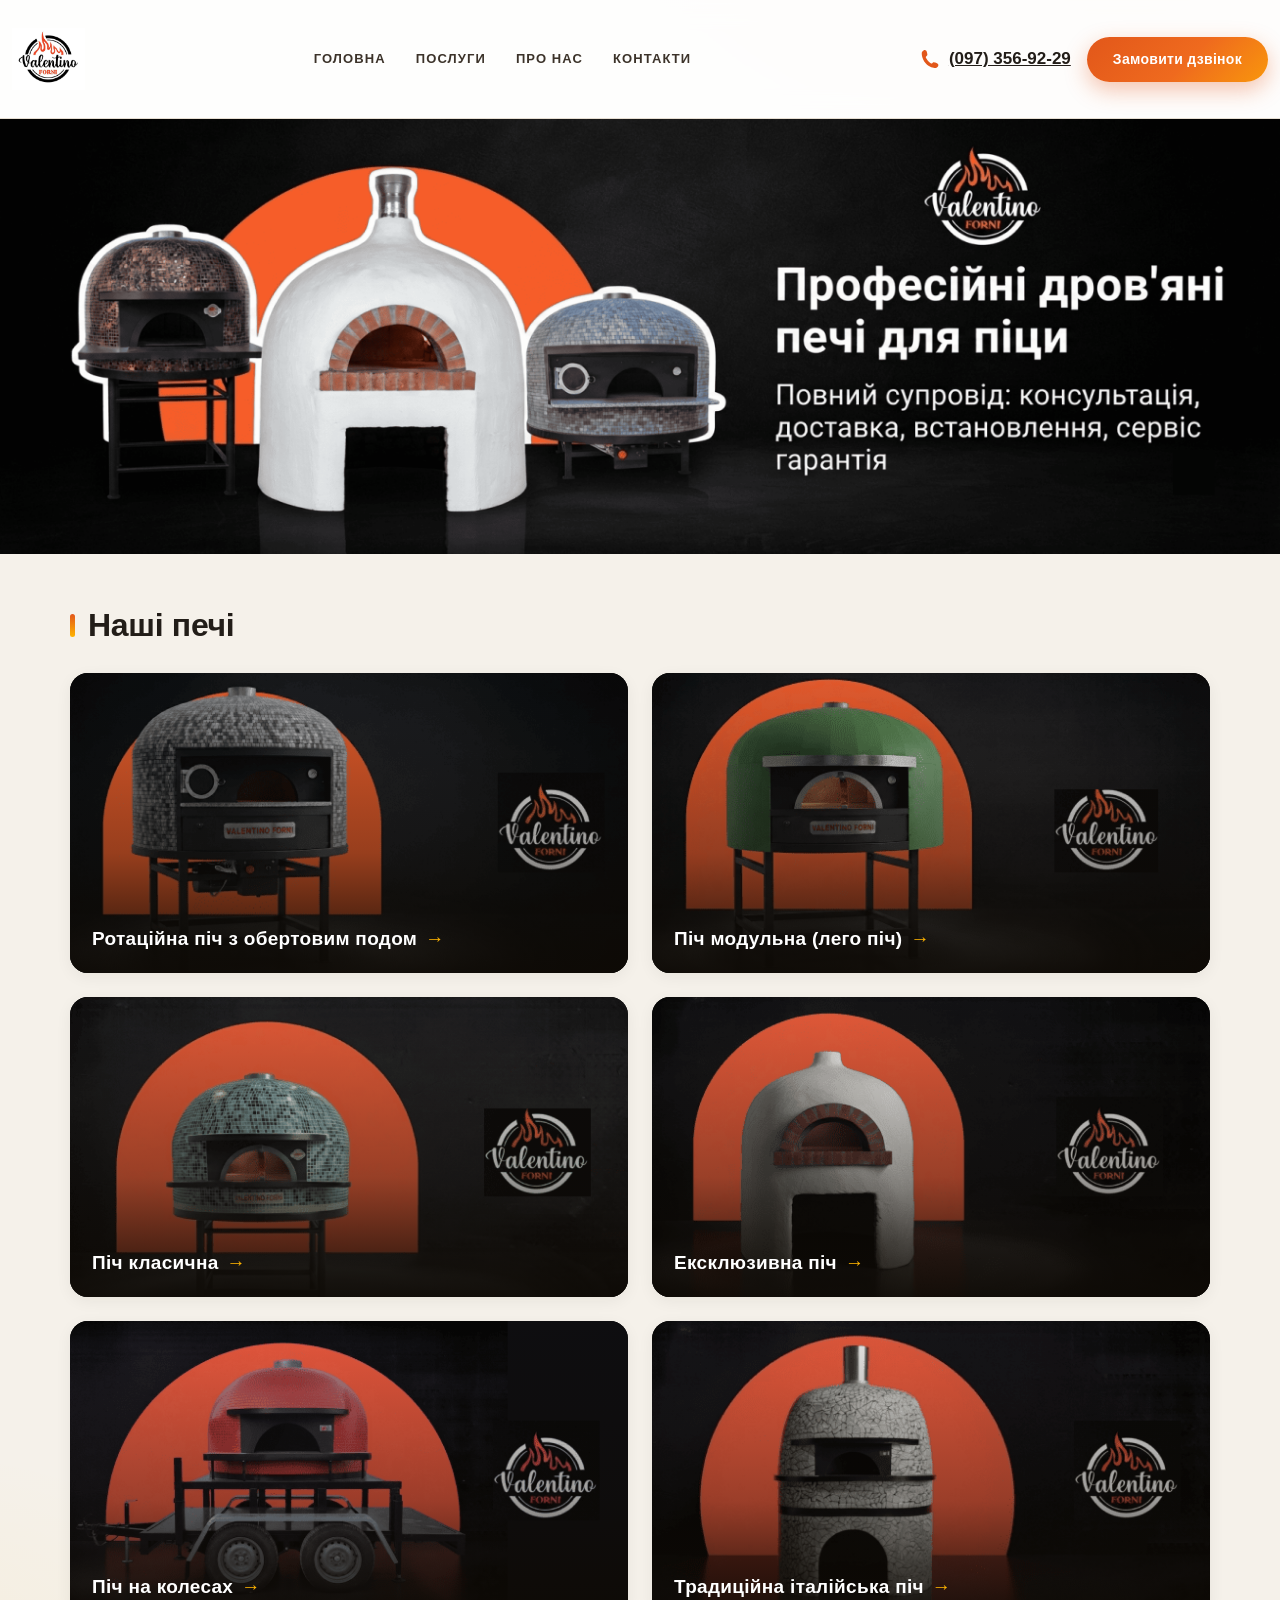
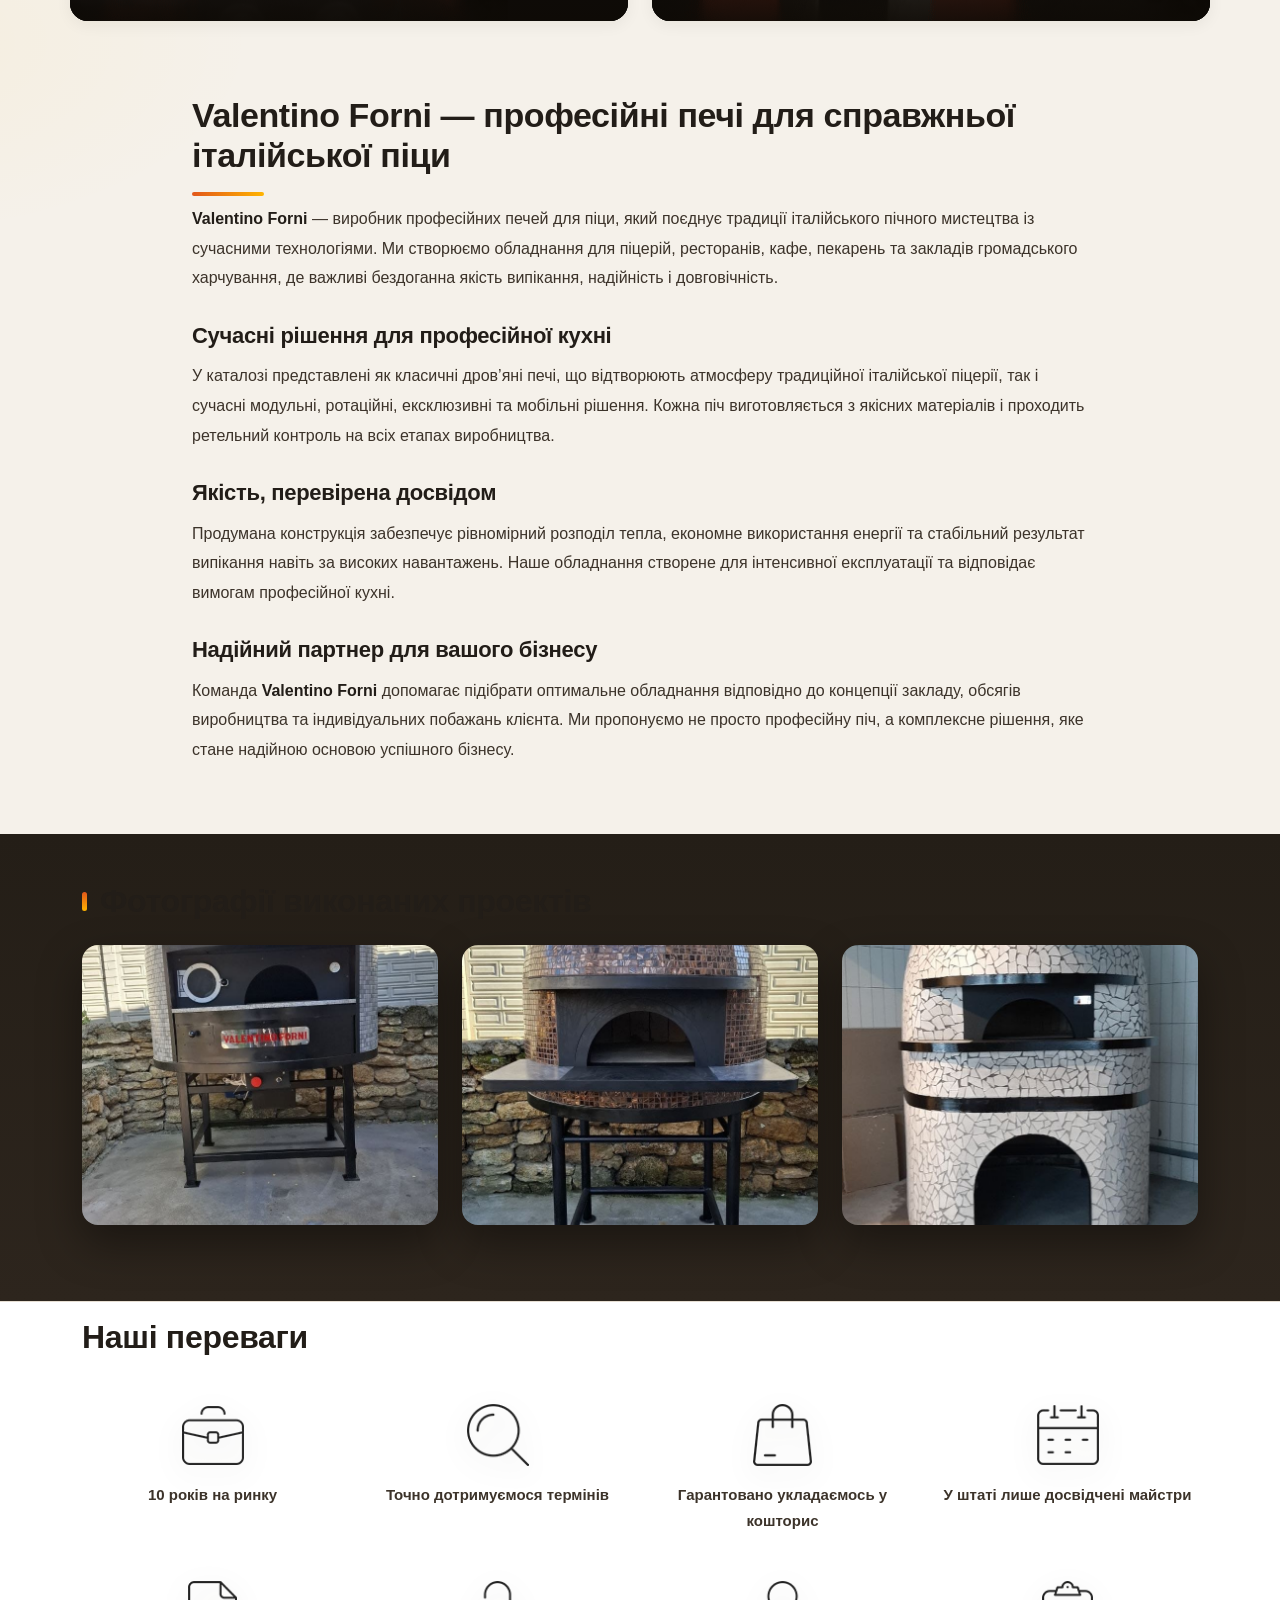
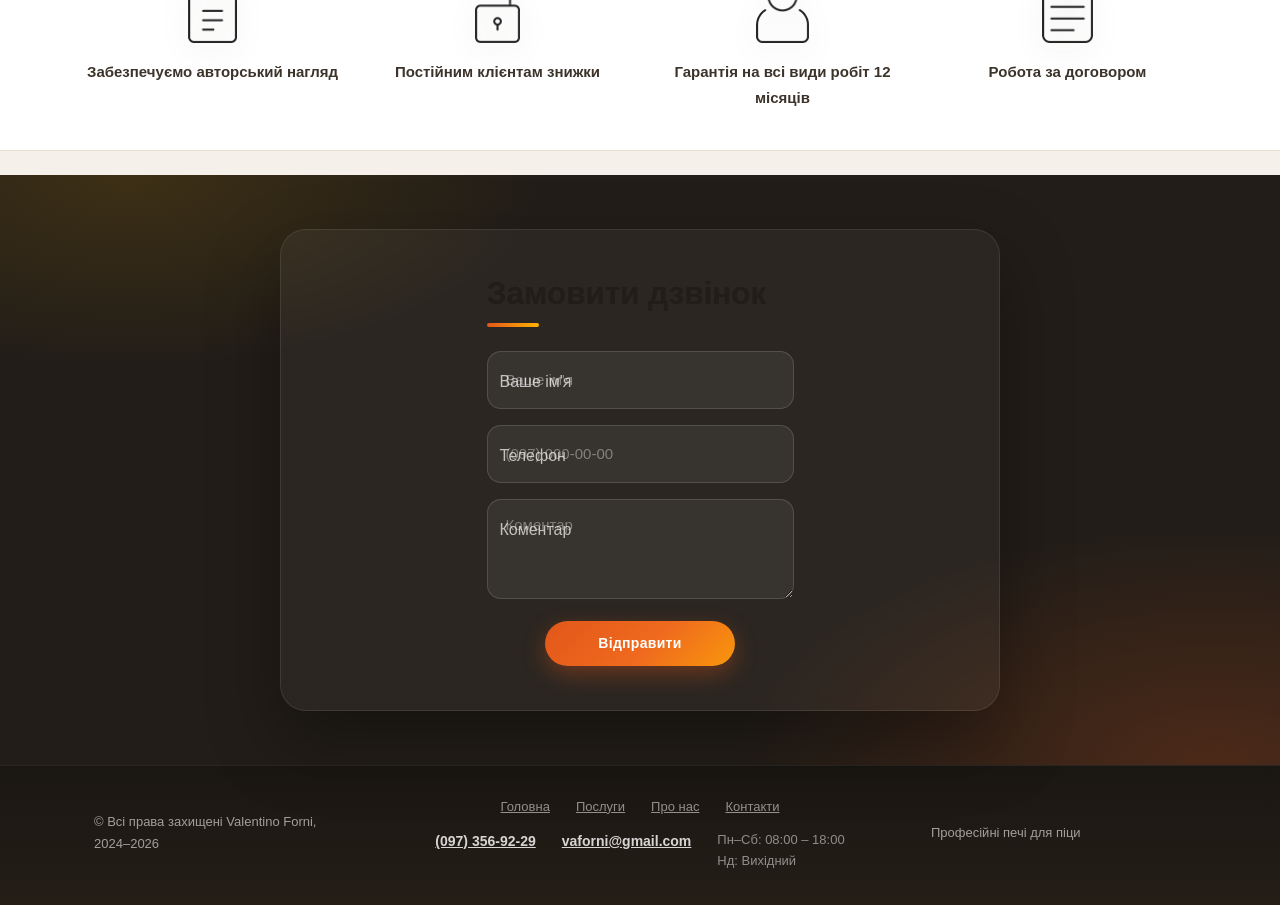
==== index.html @ 76e1fb22 "Add files via upload" ====
<!DOCTYPE html>
<html dir="ltr" lang="uk">
<head>
<meta charset="UTF-8">
<meta name="viewport" content="width=device-width, initial-scale=1">
<title>Valentino Forni — професійні печі для піци</title>
<link href="assets/bootstrap.min.css" rel="stylesheet">
<link href="assets/theme.css" rel="stylesheet">
</head>
<body>
<header class="d-none d-lg-block">
  <div class="container">
    <div class="d-flex flex-wrap align-items-center justify-content-between py-3">
      <a href="index.html" class="d-flex align-items-center text-dark text-decoration-none" title="Valentino Forni">
        <img src="assets/logo.jpg" alt="Valentino Forni" class="brand-logo">
      </a>
      <ul class="nav">
        <li><a href="index.html" class="nav-link px-2 link-dark">Головна</a></li>
        <li><a href="index.html#services" class="nav-link px-2 link-dark">Послуги</a></li>
        <li><a href="about.html" class="nav-link px-2 link-dark">Про нас</a></li>
        <li><a href="index.html#contact" class="nav-link px-2 link-dark">Контакти</a></li>
      </ul>
      <div class="d-flex align-items-center gap-3">
        <a href="tel:(097) 356-92-29"><svg xmlns="http://www.w3.org/2000/svg" height="18" viewBox="0 0 100 100" enable-background="new 0 0 100 100"><path d="M90.1,75.1l-0.5-1c-1.4-3.3-18.6-8.3-20-8.4l-1.1,0.1c-2.1,0.4-4.4,2.3-8.9,6.2c-0.9,0.8-2.1,1-3.2,0.4c-5.9-3.3-13.1-9.9-16.7-13.9c-3.9-4.3-8.6-11.4-10.8-17.1c-0.4-1.1,0-2.3,0.8-3.1c5.1-4.6,7.3-6.8,7.5-9.2c0.1-1.4-2.9-19.1-6-20.8l-0.9-0.6c-2-1.3-5-3.2-8.3-2.5c-0.8,0.2-1.6,0.5-2.3,0.9C17.5,7.5,12,11.3,9.5,16.2C8,19.3,7.3,47.4,28.3,71.1c20.8,23.5,46.5,24.5,50.3,23.7l0.1,0l0.3-0.1c5.2-1.9,9.6-6.8,11.3-8.9C93.4,82.1,91.3,77.6,90.1,75.1z" fill="currentColor"/></svg>(097) 356-92-29</a>
        <a href="index.html#contact" class="btn btn-primary">Замовити дзвінок</a>
      </div>
    </div>
  </div>
</header>
<div id="header-mobile" class="d-block d-lg-none">
  <div class="container">
    <div class="row d-flex align-items-center py-2">
      <div class="col-3">
        <button class="btn btn-link" data-bs-toggle="offcanvas" href="#mobileMenu" role="button" aria-controls="mobileMenu"><svg width="20" height="20" viewBox="0 0 20 20" xmlns="http://www.w3.org/2000/svg" fill="none"><path fill="#000" fill-rule="evenodd" d="M19 4a1 1 0 01-1 1H2a1 1 0 010-2h16a1 1 0 011 1zm0 6a1 1 0 01-1 1H2a1 1 0 110-2h16a1 1 0 011 1zm-1 7a1 1 0 100-2H2a1 1 0 100 2h16z"/></svg></button>
      </div>
      <div class="col-6 text-center">
        <a href="index.html" title="Valentino Forni">
          <img src="assets/logo.jpg" alt="Valentino Forni" class="brand-logo">
        </a>
      </div>
      <div class="col-3 text-end">
        <a href="tel:(097) 356-92-29"><svg xmlns="http://www.w3.org/2000/svg" height="18" viewBox="0 0 100 100" enable-background="new 0 0 100 100"><path d="M90.1,75.1l-0.5-1c-1.4-3.3-18.6-8.3-20-8.4l-1.1,0.1c-2.1,0.4-4.4,2.3-8.9,6.2c-0.9,0.8-2.1,1-3.2,0.4c-5.9-3.3-13.1-9.9-16.7-13.9c-3.9-4.3-8.6-11.4-10.8-17.1c-0.4-1.1,0-2.3,0.8-3.1c5.1-4.6,7.3-6.8,7.5-9.2c0.1-1.4-2.9-19.1-6-20.8l-0.9-0.6c-2-1.3-5-3.2-8.3-2.5c-0.8,0.2-1.6,0.5-2.3,0.9C17.5,7.5,12,11.3,9.5,16.2C8,19.3,7.3,47.4,28.3,71.1c20.8,23.5,46.5,24.5,50.3,23.7l0.1,0l0.3-0.1c5.2-1.9,9.6-6.8,11.3-8.9C93.4,82.1,91.3,77.6,90.1,75.1z" fill="currentColor"/></svg></a>
      </div>
    </div>
  </div>
</div>
<div class="offcanvas offcanvas-start" tabindex="-1" id="mobileMenu" aria-labelledby="mobileMenuLabel">
  <div class="offcanvas-header">
    <a href="index.html" title="Valentino Forni">
      <img src="assets/logo.jpg" alt="Valentino Forni" class="brand-logo">
    </a>
    <button type="button" class="btn-close" data-bs-dismiss="offcanvas" aria-label="Закрити"></button>
  </div>
  <div class="offcanvas-body">
    <ul class="nav flex-column">
      <li class="nav-item"><a href="index.html" class="nav-link px-2">Головна</a></li>
      <li class="nav-item"><a href="index.html#services" class="nav-link px-2">Послуги</a></li>
      <li class="nav-item"><a href="about.html" class="nav-link px-2">Про нас</a></li>
      <li class="nav-item"><a href="index.html#contact" class="nav-link px-2">Контакти</a></li>
    </ul>
    <div class="mt-4 mb-2">
      <div class="offcanvas-section-title">Каталог печей</div>
    </div>
    <ul class="nav flex-column">
      <li class="nav-item"><a href="rotacijna.html" class="nav-link px-2 nav-sub">Ротаційна піч з обертовим подом</a></li>
      <li class="nav-item"><a href="modulna.html" class="nav-link px-2 nav-sub">Піч модульна (лего піч)</a></li>
      <li class="nav-item"><a href="klasichna.html" class="nav-link px-2 nav-sub">Піч класична</a></li>
      <li class="nav-item"><a href="ekskluzivna.html" class="nav-link px-2 nav-sub">Ексклюзивна піч</a></li>
      <li class="nav-item"><a href="kolesa.html" class="nav-link px-2 nav-sub">Піч на колесах</a></li>
      <li class="nav-item"><a href="tradicijna.html" class="nav-link px-2 nav-sub">Традиційна італійська піч</a></li>
    </ul>
    <div class="mt-4">
      <a href="index.html#contact" class="btn btn-primary w-100 mb-3">Замовити дзвінок</a>
      <a href="tel:(097) 356-92-29"><svg xmlns="http://www.w3.org/2000/svg" height="18" viewBox="0 0 100 100" enable-background="new 0 0 100 100"><path d="M90.1,75.1l-0.5-1c-1.4-3.3-18.6-8.3-20-8.4l-1.1,0.1c-2.1,0.4-4.4,2.3-8.9,6.2c-0.9,0.8-2.1,1-3.2,0.4c-5.9-3.3-13.1-9.9-16.7-13.9c-3.9-4.3-8.6-11.4-10.8-17.1c-0.4-1.1,0-2.3,0.8-3.1c5.1-4.6,7.3-6.8,7.5-9.2c0.1-1.4-2.9-19.1-6-20.8l-0.9-0.6c-2-1.3-5-3.2-8.3-2.5c-0.8,0.2-1.6,0.5-2.3,0.9C17.5,7.5,12,11.3,9.5,16.2C8,19.3,7.3,47.4,28.3,71.1c20.8,23.5,46.5,24.5,50.3,23.7l0.1,0l0.3-0.1c5.2-1.9,9.6-6.8,11.3-8.9C93.4,82.1,91.3,77.6,90.1,75.1z" fill="currentColor"/></svg>(097) 356-92-29</a>
    </div>
  </div>
</div>

<div id="home-page">
  <section class="hero">
    <img src="assets/banner.png" alt="Valentino Forni — професійні печі для піци" loading="eager">
  </section>

  <section class="services container" id="services">
    <h2 class="mb-4">Наші печі</h2>
    <div class="row">
        <div class="col-lg-6 mb-4">
          <div class="service__item p-4">
            <a href="rotacijna.html"><h5>Ротаційна піч з обертовим подом</h5></a>
            <img src="assets/ratation.png" alt="Ротаційна піч з обертовим подом" title="Ротаційна піч з обертовим подом">
          </div>
        </div>
        <div class="col-lg-6 mb-4">
          <div class="service__item p-4">
            <a href="modulna.html"><h5>Піч модульна (лего піч)</h5></a>
            <img src="assets/modul.png" alt="Піч модульна (лего піч)" title="Піч модульна (лего піч)">
          </div>
        </div>
        <div class="col-lg-6 mb-4">
          <div class="service__item p-4">
            <a href="klasichna.html"><h5>Піч класична</h5></a>
            <img src="assets/clasic.png" alt="Піч класична" title="Піч класична">
          </div>
        </div>
        <div class="col-lg-6 mb-4">
          <div class="service__item p-4">
            <a href="ekskluzivna.html"><h5>Ексклюзивна піч</h5></a>
            <img src="assets/exkluz.png" alt="Ексклюзивна піч" title="Ексклюзивна піч">
          </div>
        </div>
        <div class="col-lg-6 mb-4">
          <div class="service__item p-4">
            <a href="kolesa.html"><h5>Піч на колесах</h5></a>
            <img src="assets/wheel.png" alt="Піч на колесах" title="Піч на колесах">
          </div>
        </div>
        <div class="col-lg-6 mb-4">
          <div class="service__item p-4">
            <a href="tradicijna.html"><h5>Традиційна італійська піч</h5></a>
            <img src="assets/trad.png" alt="Традиційна італійська піч" title="Традиційна італійська піч">
          </div>
        </div>
    </div>
  </section>

  <section class="about container">
    <div class="row">
      <div class="col-12">
        <h1>Valentino Forni — професійні печі для справжньої італійської піци</h1>
        <p><strong>Valentino Forni</strong> — виробник професійних печей для піци, який поєднує традиції
        італійського пічного мистецтва із сучасними технологіями. Ми створюємо обладнання для піцерій,
        ресторанів, кафе, пекарень та закладів громадського харчування, де важливі бездоганна якість
        випікання, надійність і довговічність.</p>
        <h2>Сучасні рішення для професійної кухні</h2>
        <p>У каталозі представлені як класичні дров’яні печі, що відтворюють атмосферу традиційної
        італійської піцерії, так і сучасні модульні, ротаційні, ексклюзивні та мобільні рішення. Кожна піч
        виготовляється з якісних матеріалів і проходить ретельний контроль на всіх етапах виробництва.</p>
        <h2>Якість, перевірена досвідом</h2>
        <p>Продумана конструкція забезпечує рівномірний розподіл тепла, економне використання енергії та
        стабільний результат випікання навіть за високих навантажень. Наше обладнання створене для
        інтенсивної експлуатації та відповідає вимогам професійної кухні.</p>
        <h2>Надійний партнер для вашого бізнесу</h2>
        <p>Команда <strong>Valentino Forni</strong> допомагає підібрати оптимальне обладнання відповідно до
        концепції закладу, обсягів виробництва та індивідуальних побажань клієнта. Ми пропонуємо не просто
        професійну піч, а комплексне рішення, яке стане надійною основою успішного бізнесу.</p>
      </div>
    </div>
  </section>

  <section class="works py-5">
    <div class="container">
      <h2 class="mb-4">Фотографії виконаних проектів</h2>
      <div class="row works-grid">
          <div class="col-12 col-md-6 col-lg-4">
            <a href="assets/work-1.jpg" class="work-item" target="_blank" rel="noopener">
              <img src="assets/work-1.jpg" alt="Наші роботи" loading="lazy">
            </a>
          </div>
          <div class="col-12 col-md-6 col-lg-4">
            <a href="assets/work-2.jpg" class="work-item" target="_blank" rel="noopener">
              <img src="assets/work-2.jpg" alt="Наші роботи" loading="lazy">
            </a>
          </div>
          <div class="col-12 col-md-6 col-lg-4">
            <a href="assets/work-3.png" class="work-item" target="_blank" rel="noopener">
              <img src="assets/work-3.png" alt="Наші роботи" loading="lazy">
            </a>
          </div>
      </div>
    </div>
  </section>

  <section class="arguments py-3 mb-4">
    <div class="container">
      <h2 class="mb-4">Наші переваги</h2>
      <div class="row">
          <div class="col-6 col-lg-3 text-center argument-item my-4">
        <img src="assets/plus1.png" alt="10 років на ринку">
        <div class="mt-3">10 років на ринку</div>
      </div>
          <div class="col-6 col-lg-3 text-center argument-item my-4">
        <img src="assets/plus2.png" alt="Точно дотримуємося термінів">
        <div class="mt-3">Точно дотримуємося термінів</div>
      </div>
          <div class="col-6 col-lg-3 text-center argument-item my-4">
        <img src="assets/plus3.png" alt="Гарантовано укладаємось у кошторис">
        <div class="mt-3">Гарантовано укладаємось у кошторис</div>
      </div>
          <div class="col-6 col-lg-3 text-center argument-item my-4">
        <img src="assets/plus4.png" alt="У штаті лише досвідчені майстри">
        <div class="mt-3">У штаті лише досвідчені майстри</div>
      </div>
          <div class="col-6 col-lg-3 text-center argument-item my-4">
        <img src="assets/plus5.png" alt="Забезпечуємо авторський нагляд">
        <div class="mt-3">Забезпечуємо авторський нагляд</div>
      </div>
          <div class="col-6 col-lg-3 text-center argument-item my-4">
        <img src="assets/plus6.png" alt="Постійним клієнтам знижки">
        <div class="mt-3">Постійним клієнтам знижки</div>
      </div>
          <div class="col-6 col-lg-3 text-center argument-item my-4">
        <img src="assets/plus7.png" alt="Гарантія на всі види робіт 12 місяців">
        <div class="mt-3">Гарантія на всі види робіт 12 місяців</div>
      </div>
          <div class="col-6 col-lg-3 text-center argument-item my-4">
        <img src="assets/plus8.png" alt="Робота за договором">
        <div class="mt-3">Робота за договором</div>
      </div>
      </div>
    </div>
  </section>
<section class="form" id="contact">
  <div class="container">
    <div class="row">
      <div class="col-12">
        <form class="border p-5" action="#" method="POST" onsubmit="return vfSubmit(this)">
          <div class="row justify-content-md-center">
            <div class="col-12 col-lg-6">
              <h2 class="mb-4">Замовити дзвінок</h2>
              <div class="form-floating mb-3">
                <input type="text" name="name" class="form-control" id="floatingName" placeholder="Ваше ім'я">
                <label for="floatingName">Ваше ім'я</label>
              </div>
              <div class="form-floating mb-3">
                <input type="tel" name="tel" class="form-control" id="floatingTelephone" placeholder="(097) 000-00-00">
                <label for="floatingTelephone">Телефон</label>
              </div>
              <div class="form-floating mb-3">
                <textarea name="comment" class="form-control" placeholder="Коментар" id="floatingTextarea" style="height: 100px"></textarea>
                <label for="floatingTextarea">Коментар</label>
              </div>
              <div class="text-center">
                <button type="submit" class="btn btn-primary">Відправити</button>
              </div>
            </div>
          </div>
        </form>
      </div>
    </div>
  </div>
</section>

</div>
<footer>
  <div class="py-3">
    <div class="container">
      <div class="row">
        <div class="col-lg-3 text-center text-lg-start">
          © Всі права захищені Valentino Forni, 2024–2026
        </div>
        <div class="col-lg-6">
          <ul class="footer-links">
            <li><a href="index.html">Головна</a></li>
            <li><a href="index.html#services">Послуги</a></li>
            <li><a href="about.html">Про нас</a></li>
            <li><a href="index.html#contact">Контакти</a></li>
          </ul>
          <ul class="link-list contact-list list-unstyled">
            <li><a href="tel:(097) 356-92-29 ">(097) 356-92-29</a></li>
            <li><a href="mailto:vaforni@gmail.com">vaforni@gmail.com</a></li>
            <li class="schedule">Пн–Сб: 08:00 – 18:00<br>Нд: Вихідний</li>
          </ul>
        </div>
        <div class="col-lg-3 text-center text-lg-start">
          Професійні печі для піци
        </div>
      </div>
    </div>
  </div>
</footer>

<script src="assets/bootstrap.bundle.min.js"></script>

<script>
  function vfSubmit(form) {
    var name = form.name.value.trim();
    var tel = form.tel.value.trim();
    if (!name || !tel) {
      alert('Будь ласка, вкажіть ім’я та телефон.');
      return false;
    }
    form.innerHTML =
      '<div class="success-box">' +
        '<div class="icon"><svg viewBox="0 0 24 24" fill="none" xmlns="http://www.w3.org/2000/svg"><path d="M20 6L9 17l-5-5" stroke="#fff" stroke-width="2.4" stroke-linecap="round" stroke-linejoin="round"/></svg></div>' +
        '<h3>Дякуємо, ' + name + '!</h3>' +
        '<p>Ми зателефонуємо вам найближчим часом.</p>' +
      '</div>';
    return false;
  }
</script>

</body>
</html>
---- assets/theme.css ----
:root {
  --vf-bg: #f5f1ea;
  --vf-paper: #ffffff;
  --vf-ink: #221d18;
  --vf-text: #3c332a;
  --vf-muted: #8a7a68;
  --vf-fire: #e2571a;
  --vf-fire-dark: #b54310;
  --vf-gold: #ffb400;
  --vf-line: #e6ded2;
  --vf-radius: 18px;
  --vf-soft: 0 4px 16px rgba(34, 29, 24, .06);
  --vf-shadow: 0 16px 36px rgba(34, 29, 24, .12);
}

html {
  scroll-behavior: smooth;
}

body {
  font-family: 'Montserrat', -apple-system, 'Segoe UI', Roboto, 'Helvetica Neue', Arial, sans-serif;
  font-size: 16px;
  line-height: 1.7;
  color: var(--vf-text);
  background:
    radial-gradient(900px 420px at 88% -60px, rgba(226, 87, 26, .07), transparent 60%),
    radial-gradient(700px 360px at -10% 40%, rgba(255, 180, 0, .05), transparent 55%),
    var(--vf-bg);

  -webkit-font-smoothing: antialiased;
  -moz-osx-font-smoothing: grayscale;
}

::selection {
  background: var(--vf-fire);
  color: #fff;
}

img {
  image-rendering: auto;
}

/* Header desktop */
header.d-none.d-lg-block {
  background: rgba(255, 255, 255, .88);
  -webkit-backdrop-filter: blur(12px);
  backdrop-filter: blur(12px);
  position: sticky;
  top: 0;
  z-index: 1030;
  border-bottom: 1px solid var(--vf-line);
}

header.d-none.d-lg-block .container {
  max-width: 1280px;
}

header.d-none.d-lg-block .d-flex {
  padding-top: 14px !important;
  padding-bottom: 14px !important;
}

header.d-none.d-lg-block img,
#header-mobile img,
.offcanvas-header img {
  height: 62px;
  width: auto;
  object-fit: contain;
}

header.d-none.d-lg-block ul.nav {
  gap: 6px;
}

header.d-none.d-lg-block ul.nav > li > a.nav-link {
  font-size: 13px;
  font-weight: 600;
  text-transform: uppercase;
  letter-spacing: 1.1px;
  color: var(--vf-text) !important;
  padding: 8px 12px !important;
  position: relative;
  transition: color .2s ease;
}

header.d-none.d-lg-block ul.nav > li > a.nav-link::after {
  content: '';
  position: absolute;
  left: 12px;
  right: 12px;
  bottom: 2px;
  height: 2px;
  border-radius: 2px;
  background: linear-gradient(90deg, var(--vf-fire), var(--vf-gold));
  transform: scaleX(0);
  transform-origin: left;
  transition: transform .25s ease;
}

header.d-none.d-lg-block ul.nav > li > a.nav-link:hover {
  color: var(--vf-fire) !important;
}

header.d-none.d-lg-block ul.nav > li > a.nav-link:hover::after {
  transform: scaleX(1);
}

header.d-none.d-lg-block a[href^="tel"] {
  display: inline-flex;
  align-items: center;
  gap: 9px;
  font-size: 17px !important;
  font-weight: 700;
  color: var(--vf-ink);
  white-space: nowrap;
}

header.d-none.d-lg-block a[href^="tel"] svg {
  width: 20px !important;
  height: 20px !important;
  color: var(--vf-fire);
}

/* Header mobile */
#header-mobile {
  background: rgba(255, 255, 255, .92);
  -webkit-backdrop-filter: blur(12px);
  backdrop-filter: blur(12px);
  position: sticky;
  top: 0;
  z-index: 1030;
  border-bottom: 1px solid var(--vf-line);
}

#header-mobile .container {
  max-width: 100%;
  padding: 4px 10px;
}

#header-mobile img {
  height: 44px;
}

#header-mobile button.btn-link {
  border: 1px solid var(--vf-line);
  border-radius: 12px;
  padding: 9px 10px;
  background: #fff;
}

#header-mobile button.btn-link svg path {
  fill: var(--vf-ink);
}

#header-mobile .col-3,
#header-mobile .col-6 {
  padding: 0 6px;
}

/* Buttons */
.btn {
  transition: transform .2s ease, box-shadow .2s ease, background .2s ease, color .2s ease !important;
}

.btn-primary {
  background: linear-gradient(135deg, var(--vf-fire) 0%, #ef6a1e 55%, var(--vf-gold) 130%) !important;
  border: none !important;
  border-radius: 999px !important;
  padding: 12px 26px !important;
  font-size: 14px !important;
  font-weight: 700 !important;
  letter-spacing: .3px;
  box-shadow: 0 8px 22px rgba(226, 87, 26, .35) !important;
  color: #fff !important;
}

.btn-primary:hover,
.btn-primary:focus {
  transform: translateY(-2px);
  box-shadow: 0 14px 30px rgba(226, 87, 26, .45) !important;
  color: #fff !important;
}

.btn-primary:active {
  transform: translateY(0);
}

/* Offcanvas mobile menu */
.offcanvas {
  background: var(--vf-ink);
  color: #fff;
  max-width: 300px;
}

.offcanvas-header {
  background: #fff;
  border-bottom: 1px solid var(--vf-line);
  padding: 14px 16px;
}

.offcanvas-header img {
  height: 42px;
}

.offcanvas-body {
  padding: 18px 8px;
}

.offcanvas .nav-item .nav-link {
  color: rgba(255, 255, 255, .88) !important;
  font-size: 16px;
  font-weight: 600;
  padding: 15px 16px !important;
  border-bottom: 1px solid rgba(255, 255, 255, .07);
  border-radius: 10px;
  transition: color .2s ease, padding-left .2s ease;
}

.offcanvas .nav-item .nav-link:hover {
  color: var(--vf-gold) !important;
  padding-left: 22px !important;
}

.offcanvas a[href^="tel"] {
  display: inline-flex;
  align-items: center;
  gap: 8px;
  color: #fff;
  font-size: 16px;
  font-weight: 700;
}

.offcanvas a[href^="tel"] svg {
  color: var(--vf-gold);
}

/* Hero slider */
.slider {
  display: block !important;
  margin: 0 !important;
  background: var(--vf-ink);
}

.slider .swiper {
  padding: 0;
}

.slider .swiper-slide {
  width: 100% !important;
  margin-right: 0 !important;
}

.slider .swiper-slide a {
  display: block;
  width: 100%;
}

.slider .swiper-slide .img-fluid {
  display: block;
  width: 100%;
  height: clamp(210px, 34vw, 620px);
  object-fit: cover;
  object-position: center;
}

/* Section headings */
section h2,
#home-page h2 {
  font-weight: 800;
  letter-spacing: -.3px;
  color: var(--vf-ink);
}

#home-page h1 {
  font-weight: 800;
  letter-spacing: -.4px;
  color: var(--vf-ink);
}

/* Services (catalog) cards */
.services {
  padding: 52px 0 24px;
}

.services h2 {
  position: relative;
  padding-left: 18px;
  margin-bottom: 28px !important;
}

.services h2::before {
  content: '';
  position: absolute;
  left: 0;
  top: 8px;
  bottom: 8px;
  width: 5px;
  border-radius: 5px;
  background: linear-gradient(180deg, var(--vf-fire), var(--vf-gold));
}

.services .service__item {
  border-radius: var(--vf-radius);
  min-height: 300px;
  overflow: hidden;
  box-shadow: var(--vf-soft);
  transition: transform .32s ease, box-shadow .32s ease;
}

.services .service__item::before {
  background: linear-gradient(to top, rgba(14, 10, 5, .92) 0%, rgba(14, 10, 5, .4) 40%, rgba(14, 10, 5, .08) 100%);
}

.services .service__item img {
  transition: transform .6s ease;
}

.services .service__item:hover {
  transform: translateY(-6px);
  box-shadow: 0 24px 46px rgba(34, 29, 24, .2);
}

.services .service__item:hover img {
  transform: translate(-50%, -50%) scale(1.08);
}

.services .service__item h5 {
  position: absolute;
  left: 22px;
  right: 22px;
  bottom: 20px;
  z-index: 2;
  margin: 0 !important;
  font-size: clamp(15px, 2vw, 19px);
  font-weight: 700;
  line-height: 1.4;
  text-transform: none;
  letter-spacing: .3px;
}

.services .service__item h5::after {
  content: '\2192';
  margin-left: 8px;
  color: var(--vf-gold);
  font-weight: 800;
}

.services .service__item > p {
  display: none;
}

.services .service__item a {
  color: #fff;
}

/* About */
.about {
  padding: 26px 0 54px;
}

.about .row > .col-12 {
  max-width: 920px;
  margin: 0 auto;
}

.about h1 {
  font-size: clamp(22px, 4vw, 34px);
  padding-bottom: 20px;
  position: relative;
}

.about h1::after {
  content: '';
  position: absolute;
  left: 0;
  bottom: 0;
  width: 72px;
  height: 4px;
  border-radius: 4px;
  background: linear-gradient(90deg, var(--vf-fire), var(--vf-gold));
}

.about h2 {
  font-size: 22px;
  margin: 30px 0 12px;
}

.about p {
  line-height: 1.85;
}

.about span,
.about strong {
  font-size: 16px !important;
  font-weight: 500 !important;
  color: var(--vf-text);
}

.about strong {
  font-weight: 700 !important;
  color: var(--vf-ink);
}

/* Works gallery */
.works {
  padding: 56px 0 62px;
  background: linear-gradient(180deg, #241e17 0%, #2d251d 100%);
}

.works h2 {
  color: #fff;
  position: relative;
  padding-left: 18px;
}

.works h2::before {
  content: '';
  position: absolute;
  left: 0;
  top: 10px;
  bottom: 10px;
  width: 5px;
  border-radius: 5px;
  background: linear-gradient(180deg, var(--vf-fire), var(--vf-gold));
}

.works .swiper {
  padding-bottom: 52px;
  overflow: hidden;
}

.works .swiper-slide {
  height: auto;
}

.work-item {
  display: block;
}

.work-item img {
  width: 100%;
  height: clamp(170px, 24vw, 300px);
  object-fit: cover;
  border-radius: 16px;
  box-shadow: 0 18px 44px rgba(0, 0, 0, .4);
  transition: transform .35s ease, box-shadow .35s ease;
}

.work-item:hover img {
  transform: scale(1.02);
  box-shadow: 0 24px 54px rgba(0, 0, 0, .5);
}

.works .swiper-pagination-bullet {
  background: rgba(255, 255, 255, .35);
  width: 9px;
  height: 9px;
  opacity: 1;
  transition: width .3s ease, background .3s ease;
}

.works .swiper-pagination-bullet-active {
  background: var(--vf-gold);
  width: 28px;
  border-radius: 6px;
}

/* Arguments */
.arguments {
  background: var(--vf-paper);
  border-top: 1px solid var(--vf-line);
  border-bottom: 1px solid var(--vf-line);
}

.argument-item {
  font-size: 15px;
  transition: transform .25s ease;
}

.argument-item:hover {
  transform: translateY(-4px);
}

.argument-item img {
  width: 62px;
  height: 62px;
  object-fit: contain;
  filter: drop-shadow(0 8px 14px rgba(34, 29, 24, .16));
}

.argument-item div {
  font-weight: 600;
  color: var(--vf-text);
}

/* Callback form */
.form {
  padding: 54px 0;
  background:
    radial-gradient(700px 320px at 10% 0%, rgba(255, 180, 0, .12), transparent 60%),
    radial-gradient(800px 400px at 95% 100%, rgba(226, 87, 26, .22), transparent 60%),
    var(--vf-ink);
}

.form .border,
.form form.border {
  background: rgba(255, 255, 255, .045) !important;
  border: 1px solid rgba(255, 255, 255, .09) !important;
  border-radius: 26px !important;
  padding: 44px 40px !important;
  box-shadow: 0 30px 70px rgba(0, 0, 0, .35) !important;
  max-width: 720px;
  margin: 0 auto;
  -webkit-backdrop-filter: blur(4px);
  backdrop-filter: blur(4px);
}

.form h2 {
  color: #fff;
  position: relative;
  padding-bottom: 14px;
}

.form h2::after {
  content: '';
  position: absolute;
  left: 0;
  bottom: 0;
  width: 52px;
  height: 4px;
  border-radius: 4px;
  background: linear-gradient(90deg, var(--vf-fire), var(--vf-gold));
}

.form .form-control {
  background: rgba(255, 255, 255, .06);
  border: 1px solid rgba(255, 255, 255, .14);
  color: #fff;
  border-radius: 14px;
  padding: 16px 18px;
  font-size: 15px;
}

.form .form-control::placeholder {
  color: rgba(255, 255, 255, .38);
}

.form .form-control:focus {
  background: rgba(255, 255, 255, .09);
  border-color: var(--vf-gold);
  box-shadow: 0 0 0 .25rem rgba(255, 180, 0, .18);
  color: #fff;
}

.form .form-floating > label {
  color: rgba(255, 255, 255, .7);
}

.form .form-floating > .form-control:focus ~ label,
.form .form-floating > .form-control:not(:placeholder-shown) ~ label {
  color: var(--vf-gold);
}

.form .btn-primary {
  min-width: 190px;
  margin-top: 6px;
}

/* Breadcrumbs */
.breadcrumb-bg {
  background: rgba(255, 255, 255, .7);
  border-bottom: 1px solid var(--vf-line);
  margin-bottom: 24px;
}

.breadcrumb {
  margin: 0;
  padding: 12px 0;
}

.breadcrumb li,
.breadcrumb a {
  font-size: 13px;
}

.breadcrumb li a {
  color: var(--vf-muted);
  transition: color .2s ease;
}

.breadcrumb li a:hover {
  color: var(--vf-fire);
}

.breadcrumb > li:after {
  border-right-color: var(--vf-muted);
  border-bottom-color: var(--vf-muted);
}

.breadcrumb > li:last-child {
  color: var(--vf-fire);
  font-weight: 700;
}

/* Category pages */
#service-page {
  margin-top: 0;
  padding-bottom: 60px;
}

#service-page h1 {
  font-weight: 800;
  color: var(--vf-ink);
  font-size: clamp(24px, 4vw, 34px);
  letter-spacing: -.4px;
  margin-bottom: 8px;
}

#service-page .category-navigation {
  border-radius: var(--vf-radius);
  overflow: hidden;
}

#column-left .category-navigation {
  background: var(--vf-paper);
  border: 1px solid var(--vf-line);
  border-radius: var(--vf-radius);
  padding: 10px;
  box-shadow: var(--vf-soft);
  position: sticky;
  top: 96px;
}

#column-left .category-navigation li.main-category {
  margin: 0 0 4px;
}

#column-left .category-navigation a {
  display: block;
  padding: 12px 14px;
  border-radius: 12px;
  font-size: 14px;
  font-weight: 600;
  color: var(--vf-text);
  transition: background .2s ease, color .2s ease;
}

#column-left .category-navigation a:hover {
  background: rgba(226, 87, 26, .08);
  color: var(--vf-fire);
}

#column-left .category-navigation a.active {
  background: linear-gradient(135deg, var(--vf-fire) 0%, #ef6a1e 100%);
  color: #fff !important;
  box-shadow: 0 10px 22px rgba(226, 87, 26, .32);
}

#service-page #content p {
  font-size: 16px;
  line-height: 1.85;
}

#service-page #content a {
  color: var(--vf-fire);
}

#service-page #content img {
  width: 100% !important;
  max-width: 100% !important;
  height: auto !important;
  border-radius: 16px;
  box-shadow: var(--vf-shadow);
  margin: 20px 0;
  display: block;
}

/* Info alert */
.alert-info {
  background: var(--vf-paper) !important;
  border: 1px solid var(--vf-line) !important;
  border-left: 4px solid var(--vf-fire) !important;
  border-radius: 14px;
  color: var(--vf-text);
  box-shadow: var(--vf-soft);
  padding: 18px 22px;
  font-size: 15px;
}

.alert-info svg {
  color: var(--vf-fire);
}

.alert-info a {
  color: var(--vf-fire);
  font-weight: 700;
  white-space: nowrap;
}

/* Footer */
footer {
  margin-top: 0 !important;
  background: linear-gradient(180deg, #1a1612 0%, #241e17 100%);
  border: none !important;
}

footer .footer-services {
  display: none !important;
}

footer .py-3 {
  padding-top: 30px !important;
  padding-bottom: 34px !important;
  border-top: 1px solid rgba(255, 255, 255, .07);
}

footer .row {
  align-items: center;
  width: 100%;
  margin: 0;
}

footer .container .row > div {
  color: rgba(255, 255, 255, .58);
  font-size: 13px;
}

footer .footer-links {
  list-style: none;
  margin: 0 0 12px;
  padding: 0;
  display: flex;
  flex-wrap: wrap;
  justify-content: center;
  gap: 4px 26px;
}

footer .footer-links a {
  color: rgba(255, 255, 255, .52);
  font-size: 13px;
  transition: color .2s ease;
}

footer .footer-links a:hover {
  color: var(--vf-gold);
  text-decoration: none;
}

footer .link-list.contact-list {
  list-style: none;
  margin: 0;
  padding: 0;
  display: flex;
  flex-wrap: wrap;
  justify-content: center;
  gap: 4px 26px;
}

footer .contact-list a {
  color: rgba(255, 255, 255, .82);
  font-weight: 600;
  font-size: 14px;
}

footer .contact-list a:hover {
  color: var(--vf-gold);
}

footer .schedule {
  color: rgba(255, 255, 255, .5);
  font-size: 13px;
  line-height: 1.6;
}

footer .container .row > div:last-child a {
  color: rgba(255, 255, 255, .38);
  font-size: 12px;
}

footer .container .row > div:last-child a:hover {
  color: var(--vf-gold);
}

/* Responsive refinements */
@media (max-width: 991.98px) {
  .services {
    padding-top: 32px;
  }

  .services .service__item {
    min-height: 240px;
  }

  .form .border,
  .form form.border {
    padding: 30px 22px !important;
  }

  #column-left .category-navigation {
    position: static;
  }

  footer .container .row > div {
    text-align: center !important;
    margin-bottom: 10px;
  }
}

@media (max-width: 575.98px) {
  body {
    font-size: 15px;
  }

  .slider .swiper-slide .img-fluid {
    height: clamp(200px, 46vw, 300px);
  }

  .form {
    padding: 40px 0;
  }

  #service-page {
    padding-bottom: 40px;
  }
}

/* ---------- static rebuild additions ---------- */

.brand-logo {
  height: 62px;
  width: auto;
  object-fit: contain;
}

#header-mobile .brand-logo {
  height: 44px;
}

.offcanvas-header .brand-logo {
  height: 42px;
}

/* Hero (static, no swiper) */
.hero {
  background: var(--vf-ink);
}

.hero img {
  display: block;
  width: 100%;
  height: clamp(210px, 34vw, 620px);
  object-fit: cover;
  object-position: center;
}

/* Service cards base (standalone build) */
.services .service__item {
  position: relative;
  overflow: hidden;
  color: #fff;
  background: #000;
}

.services .service__item::before {
  content: '';
  position: absolute;
  inset: 0;
  z-index: 2;
  background: linear-gradient(to top, rgba(14, 10, 5, .92) 0%, rgba(14, 10, 5, .4) 40%, rgba(14, 10, 5, .08) 100%);
}

.services .service__item img {
  position: absolute;
  top: 50%;
  left: 50%;
  width: 100%;
  height: 100%;
  object-fit: cover;
  transform: translate(-50%, -50%);
  z-index: 1;
}

/* Works as responsive grid */
.works-grid .work-item {
  display: block;
  margin-bottom: 28px;
}

.works-grid .work-item img {
  width: 100%;
  height: clamp(180px, 22vw, 280px);
  object-fit: cover;
}

/* Category page content */
.category-desc p {
  font-size: 17px;
  line-height: 1.85;
  color: var(--vf-text);
}

.category-desc .img-main {
  width: 100% !important;
  max-width: 100% !important;
  height: auto !important;
  border-radius: 16px;
  box-shadow: var(--vf-shadow);
  margin: 24px 0 8px;
  display: block;
}

.category-desc .img-row {
  display: grid;
  grid-template-columns: repeat(auto-fit, minmax(280px, 1fr));
  gap: 24px;
  margin-top: 24px;
}

.category-desc .img-row img {
  width: 100% !important;
  max-width: 100% !important;
  height: auto !important;
  border-radius: 16px;
  box-shadow: var(--vf-shadow);
  display: block;
}

/* About / information page */
#information-page {
  padding: 12px 0 64px;
  max-width: 940px;
  margin: 0 auto;
  min-height: 420px;
}

#information-page h1 {
  font-weight: 800;
  color: var(--vf-ink);
  font-size: clamp(24px, 4vw, 34px);
  letter-spacing: -.4px;
  position: relative;
  padding-bottom: 18px;
  margin-bottom: 26px;
}

#information-page h1::after {
  content: '';
  position: absolute;
  left: 0;
  bottom: 0;
  width: 72px;
  height: 4px;
  border-radius: 4px;
  background: linear-gradient(90deg, var(--vf-fire), var(--vf-gold));
}

#information-page p,
#information-page li {
  font-size: 16px;
  line-height: 1.85;
}

#information-page h2 {
  font-size: 21px;
  font-weight: 800;
  color: var(--vf-ink);
  margin: 30px 0 12px;
}

/* Contact info cards */
.contact-cards {
  display: grid;
  grid-template-columns: repeat(auto-fit, minmax(230px, 1fr));
  gap: 18px;
  margin: 28px 0 40px;
}

.contact-card {
  background: var(--vf-paper);
  border: 1px solid var(--vf-line);
  border-radius: 16px;
  padding: 22px;
  box-shadow: var(--vf-soft);
}

.contact-card .t {
  font-size: 12px;
  text-transform: uppercase;
  letter-spacing: 1px;
  color: var(--vf-muted);
  font-weight: 600;
  margin-bottom: 8px;
}

.contact-card .v {
  font-size: 17px;
  font-weight: 700;
  color: var(--vf-ink);
}

.contact-card .v a {
  color: var(--vf-fire);
}

/* Form success state */
.success-box {
  text-align: center;
  padding: 30px 10px;
}

.success-box .icon {
  width: 64px;
  height: 64px;
  margin: 0 auto 18px;
  border-radius: 50%;
  background: linear-gradient(135deg, var(--vf-fire), var(--vf-gold));
  display: flex;
  align-items: center;
  justify-content: center;
  box-shadow: 0 10px 24px rgba(226, 87, 26, .35);
}

.success-box .icon svg {
  width: 30px;
  height: 30px;
}

.success-box h3 {
  color: #fff;
  font-weight: 800;
  margin-bottom: 8px;
}

.success-box p {
  color: rgba(255, 255, 255, .75);
  margin: 0;
}

.offcanvas-section-title {
  font-size: 12px;
  text-transform: uppercase;
  letter-spacing: 1.4px;
  color: var(--vf-gold);
  font-weight: 700;
  padding: 12px 16px 6px;
}

.offcanvas .nav-link.nav-sub {
  font-weight: 500;
  font-size: 14px;
  color: rgba(255, 255, 255, .72) !important;
  border-bottom: 1px solid rgba(255, 255, 255, .06);
}
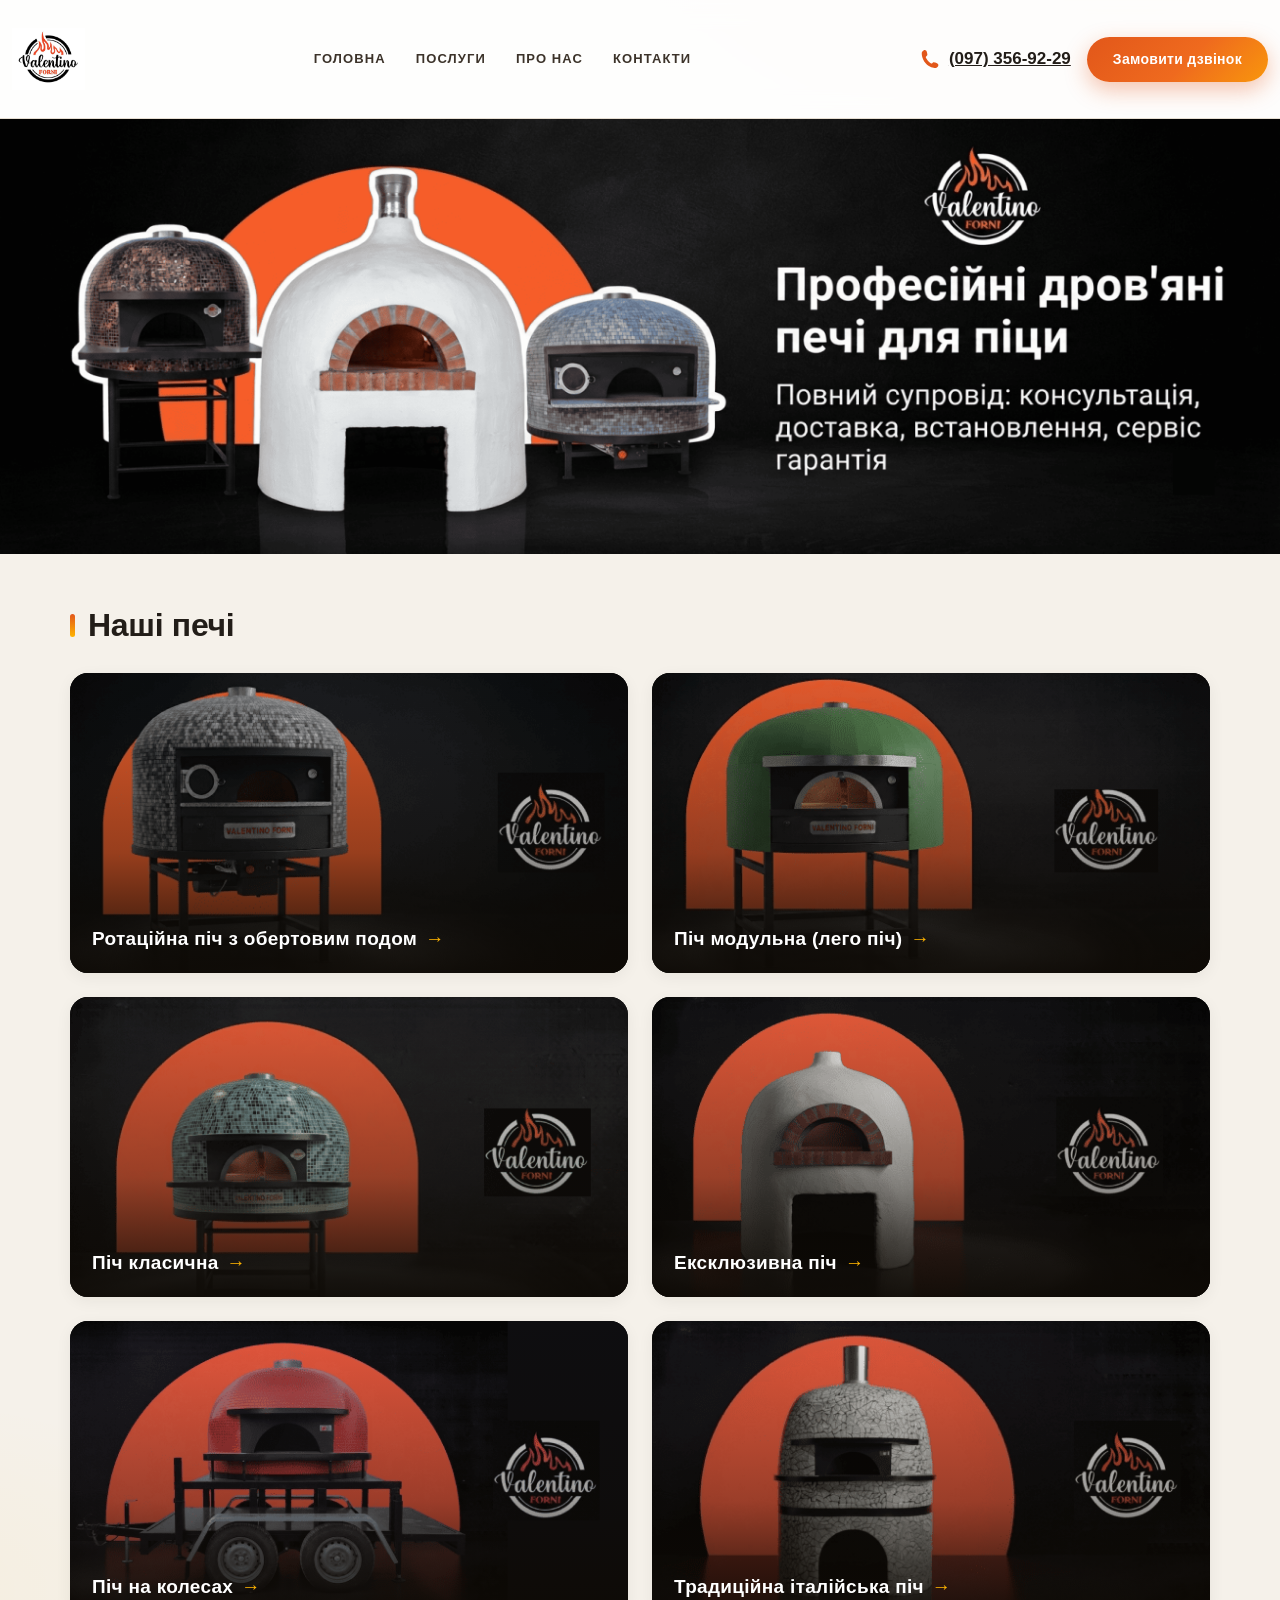
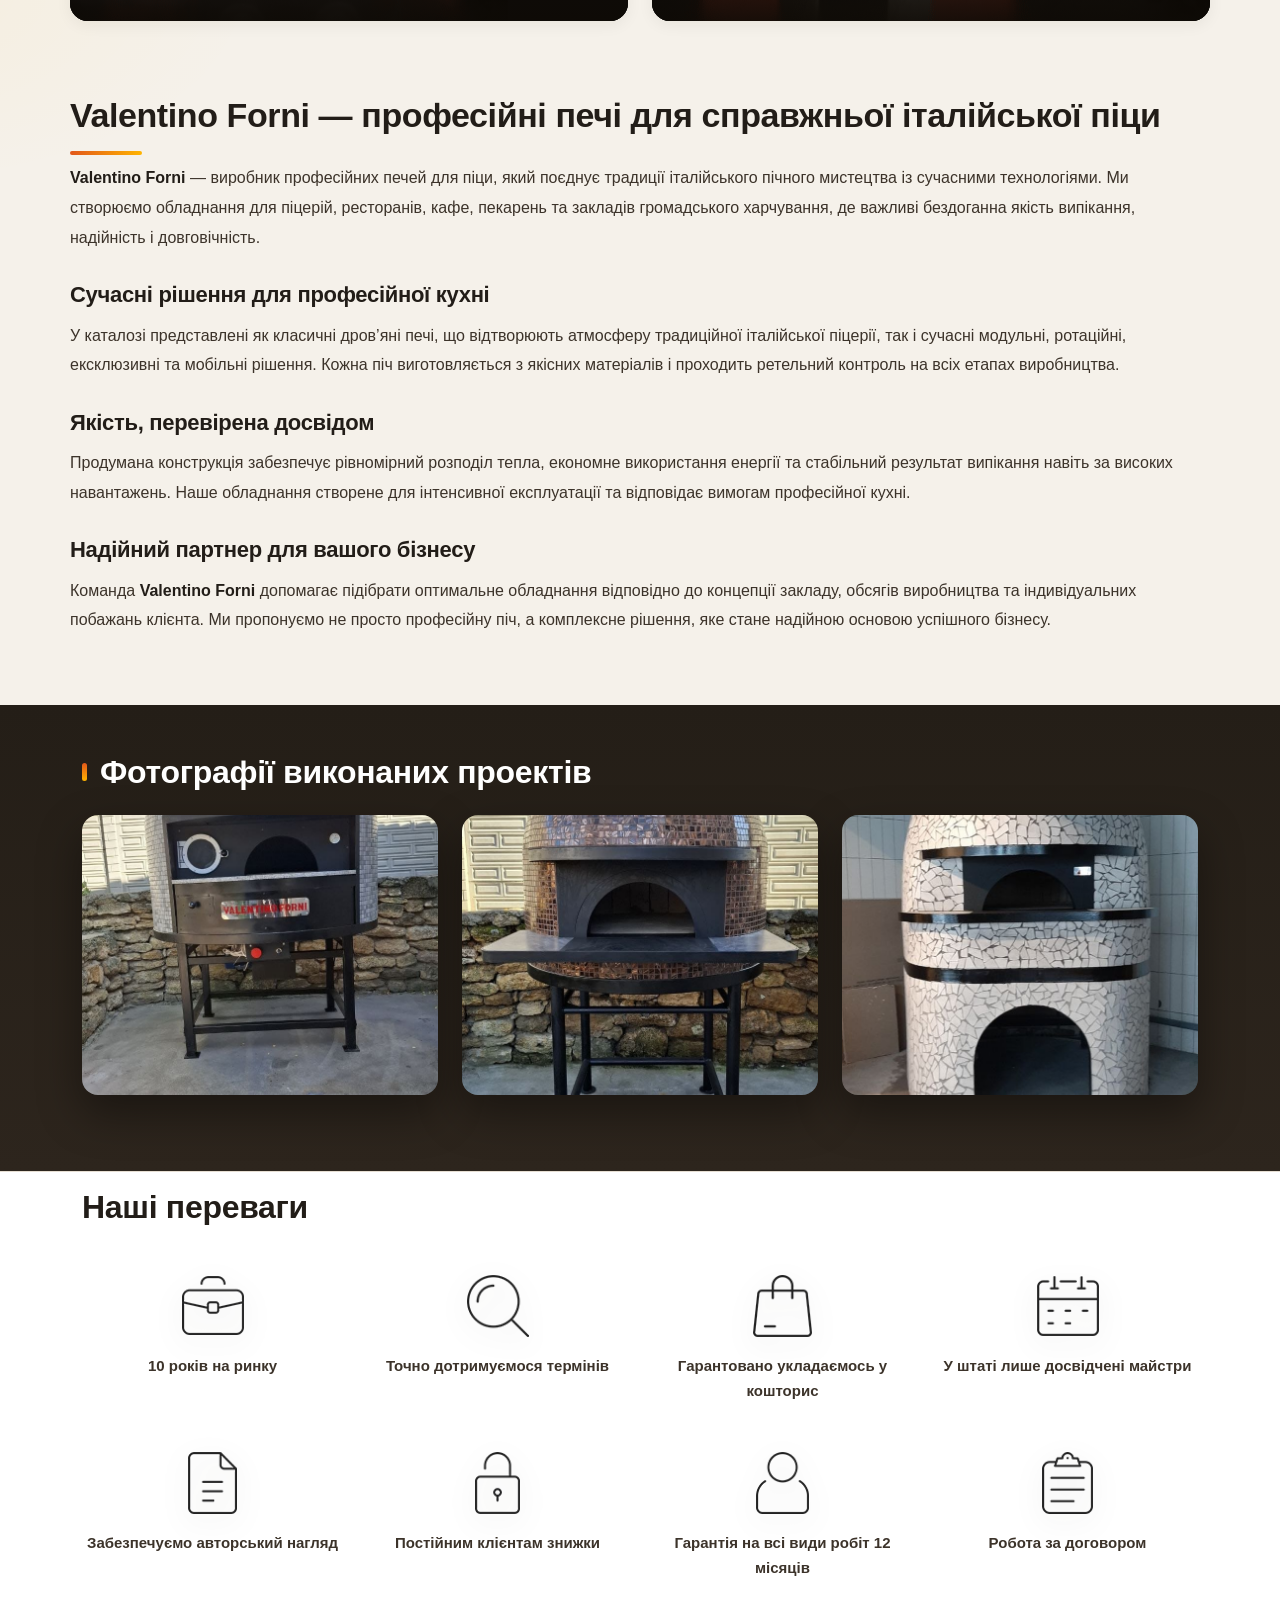
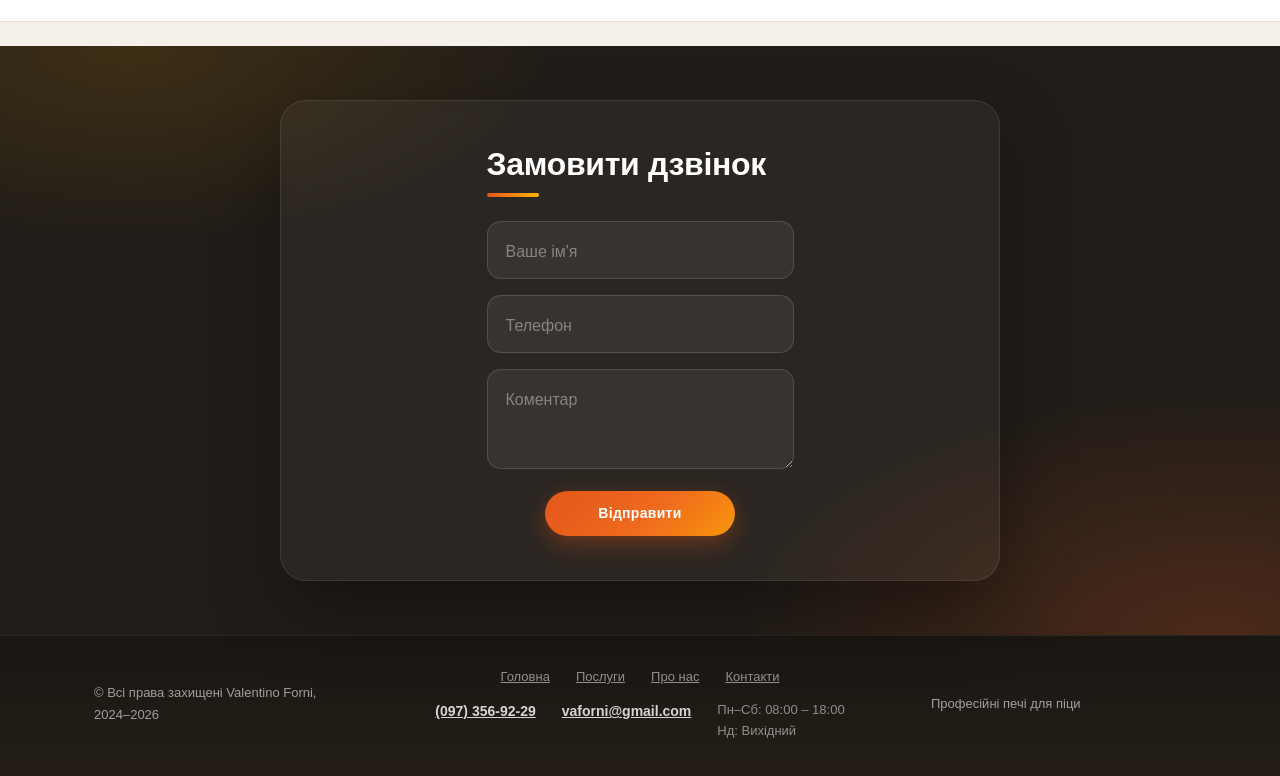
==== commit 603d4240: "Update index.html" ====
--- a/index.html
+++ b/index.html
@@ -87,37 +87,37 @@
         <div class="col-lg-6 mb-4">
           <div class="service__item p-4">
             <a href="rotacijna.html"><h5>Ротаційна піч з обертовим подом</h5></a>
-            <img src="assets/ratation.png" alt="Ротаційна піч з обертовим подом" title="Ротаційна піч з обертовим подом">
+            <img src="assets/ratation.png" alt="">
           </div>
         </div>
         <div class="col-lg-6 mb-4">
           <div class="service__item p-4">
             <a href="modulna.html"><h5>Піч модульна (лего піч)</h5></a>
-            <img src="assets/modul.png" alt="Піч модульна (лего піч)" title="Піч модульна (лего піч)">
+            <img src="assets/modul.png" alt="">
           </div>
         </div>
         <div class="col-lg-6 mb-4">
           <div class="service__item p-4">
             <a href="klasichna.html"><h5>Піч класична</h5></a>
-            <img src="assets/clasic.png" alt="Піч класична" title="Піч класична">
+            <img src="assets/clasic.png" alt="">
           </div>
         </div>
         <div class="col-lg-6 mb-4">
           <div class="service__item p-4">
             <a href="ekskluzivna.html"><h5>Ексклюзивна піч</h5></a>
-            <img src="assets/exkluz.png" alt="Ексклюзивна піч" title="Ексклюзивна піч">
+            <img src="assets/exkluz.png" alt="">
           </div>
         </div>
         <div class="col-lg-6 mb-4">
           <div class="service__item p-4">
             <a href="kolesa.html"><h5>Піч на колесах</h5></a>
-            <img src="assets/wheel.png" alt="Піч на колесах" title="Піч на колесах">
+            <img src="assets/wheel.png" alt="">
           </div>
         </div>
         <div class="col-lg-6 mb-4">
           <div class="service__item p-4">
             <a href="tradicijna.html"><h5>Традиційна італійська піч</h5></a>
-            <img src="assets/trad.png" alt="Традиційна італійська піч" title="Традиційна італійська піч">
+            <img src="assets/trad.png" alt="">
           </div>
         </div>
     </div>
@@ -272,13 +272,20 @@
 <script src="assets/bootstrap.bundle.min.js"></script>
 
 <script>
+  var TF_FORM_URL = 'https://script.google.com/macros/s/AKfycbzZG-WyDKGBSHr6j1C8qfe_b1F7u10Qon89vhBPnof7lv2tpUzNdINgD-F2VYLN9zGE/exec';
   function vfSubmit(form) {
     var name = form.name.value.trim();
     var tel = form.tel.value.trim();
+    var comment = (form.comment ? form.comment.value : '').trim();
     if (!name || !tel) {
       alert('Будь ласка, вкажіть ім’я та телефон.');
       return false;
     }
+    fetch(TF_FORM_URL, {
+      method: 'POST',
+      headers: { 'Content-Type': 'application/json' },
+      body: JSON.stringify({ name: name, tel: tel, comment: comment })
+    }).catch(function () {});
     form.innerHTML =
       '<div class="success-box">' +
         '<div class="icon"><svg viewBox="0 0 24 24" fill="none" xmlns="http://www.w3.org/2000/svg"><path d="M20 6L9 17l-5-5" stroke="#fff" stroke-width="2.4" stroke-linecap="round" stroke-linejoin="round"/></svg></div>' +
@@ -290,4 +297,4 @@
 </script>
 
 </body>
-</html>+</html>
--- a/assets/theme.css
+++ b/assets/theme.css
@@ -359,7 +359,7 @@
 }
 
 .about .row > .col-12 {
-  max-width: 920px;
+  max-width: none;
   margin: 0 auto;
 }
 
@@ -407,6 +407,7 @@
   background: linear-gradient(180deg, #241e17 0%, #2d251d 100%);
 }
 
+#home-page .works h2,
 .works h2 {
   color: #fff;
   position: relative;
@@ -515,6 +516,7 @@
   backdrop-filter: blur(4px);
 }
 
+#home-page .form h2,
 .form h2 {
   color: #fff;
   position: relative;
@@ -1051,3 +1053,118 @@
   color: rgba(255, 255, 255, .72) !important;
   border-bottom: 1px solid rgba(255, 255, 255, .06);
 }
+
+/* Mobile/tablet: real side margins so cards and text never touch screen edges */
+@media (max-width: 991.98px) {
+  .container {
+    padding-left: 16px;
+    padding-right: 16px;
+  }
+  .row {
+    margin-left: 0;
+    margin-right: 0;
+  }
+  .services .service__item {
+    min-height: 250px;
+  }
+  .services .service__item h5 {
+    left: 16px;
+    right: 16px;
+    font-size: 16px;
+  }
+  .arguments {
+    padding-left: 16px;
+    padding-right: 16px;
+  }
+}
+
+/* Mobile banner: wide banner must NOT be zoom-cropped, otherwise text is cut */
+@media (max-width: 575.98px) {
+  .hero img {
+    height: auto;
+  }
+}
+
+/* Callback form: proper floating labels (bundled Bootstrap is v4, no form-floating built-in) */
+.form .form-floating {
+  position: relative;
+}
+
+.form .form-floating > label {
+  position: absolute;
+  top: 0;
+  left: 0;
+  z-index: 2;
+  width: 100%;
+  height: 100%;
+  padding: 16px 18px;
+  margin: 0;
+  overflow: hidden;
+  text-overflow: ellipsis;
+  white-space: nowrap;
+  pointer-events: none;
+  transform-origin: 0 0;
+  color: rgba(255, 255, 255, .4);
+  transition: opacity .12s ease, transform .12s ease, color .12s ease;
+}
+
+.form .form-floating > .form-control::placeholder {
+  color: transparent;
+}
+
+.form .form-floating > .form-control:focus,
+.form .form-floating > .form-control:not(:placeholder-shown) {
+  padding-top: 26px;
+  padding-bottom: 6px;
+}
+
+.form .form-floating > .form-control:focus ~ label,
+.form .form-floating > .form-control:not(:placeholder-shown) ~ label {
+  transform: scale(.82) translateY(-.5rem) translateX(.15rem);
+  color: var(--vf-gold);
+}
+
+/* Phone: photos must show FULL (no square cropping) */
+@media (max-width: 575.98px) {
+  .services .service__item {
+    min-height: 0;
+    padding: 0 !important;
+  }
+
+  .services .service__item img {
+    position: relative;
+    top: auto;
+    left: auto;
+    width: 100%;
+    height: auto;
+    transform: none;
+  }
+
+  .services .service__item h5 {
+    left: 16px;
+    right: 16px;
+    bottom: 16px;
+  }
+
+  .works-grid .work-item img {
+    height: auto;
+  }
+}
+
+/* Touch devices: no stuck hover, photos must not fly/overflow */
+@media (hover: none) {
+  .services .service__item:hover,
+  .work-item:hover,
+  .argument-item:hover {
+    transform: none;
+  }
+
+  .services .service__item:hover img,
+  .work-item:hover img {
+    transform: none;
+  }
+}
+
+body {
+  overflow-x: clip;
+}
